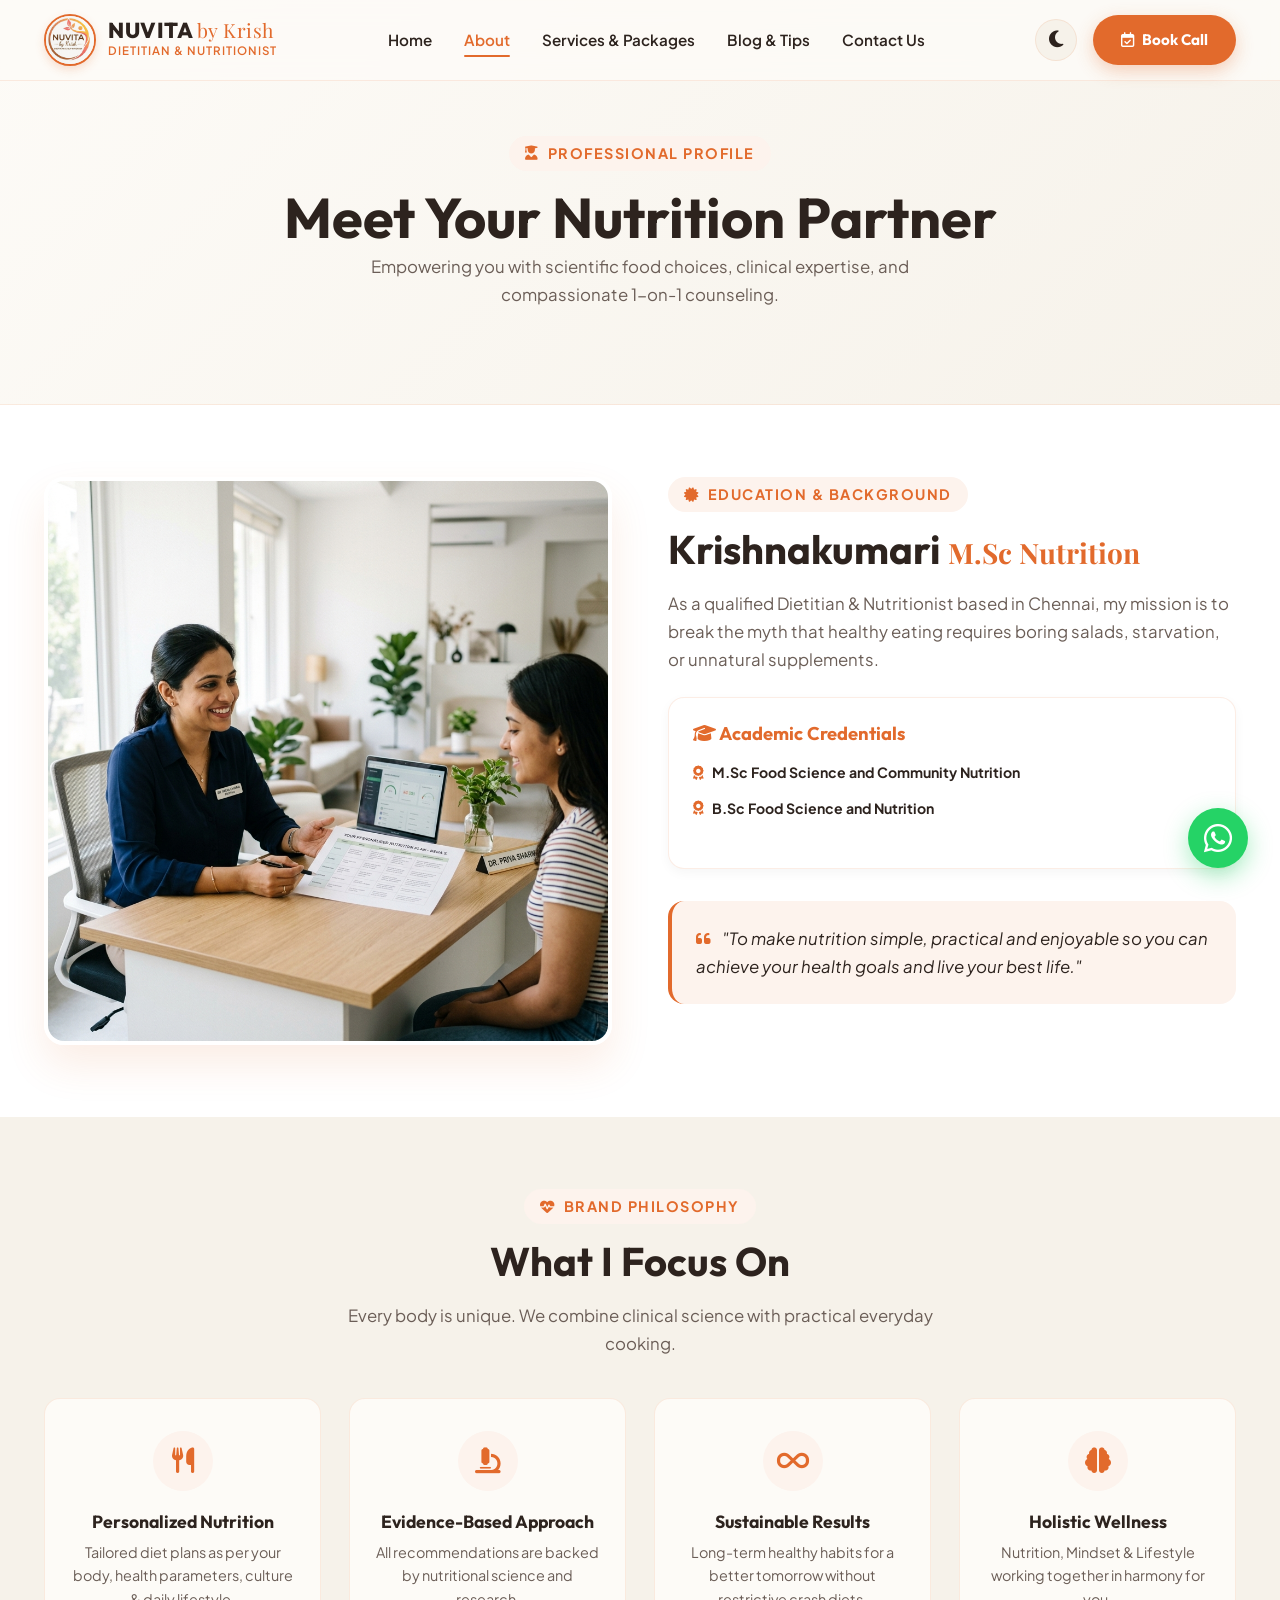
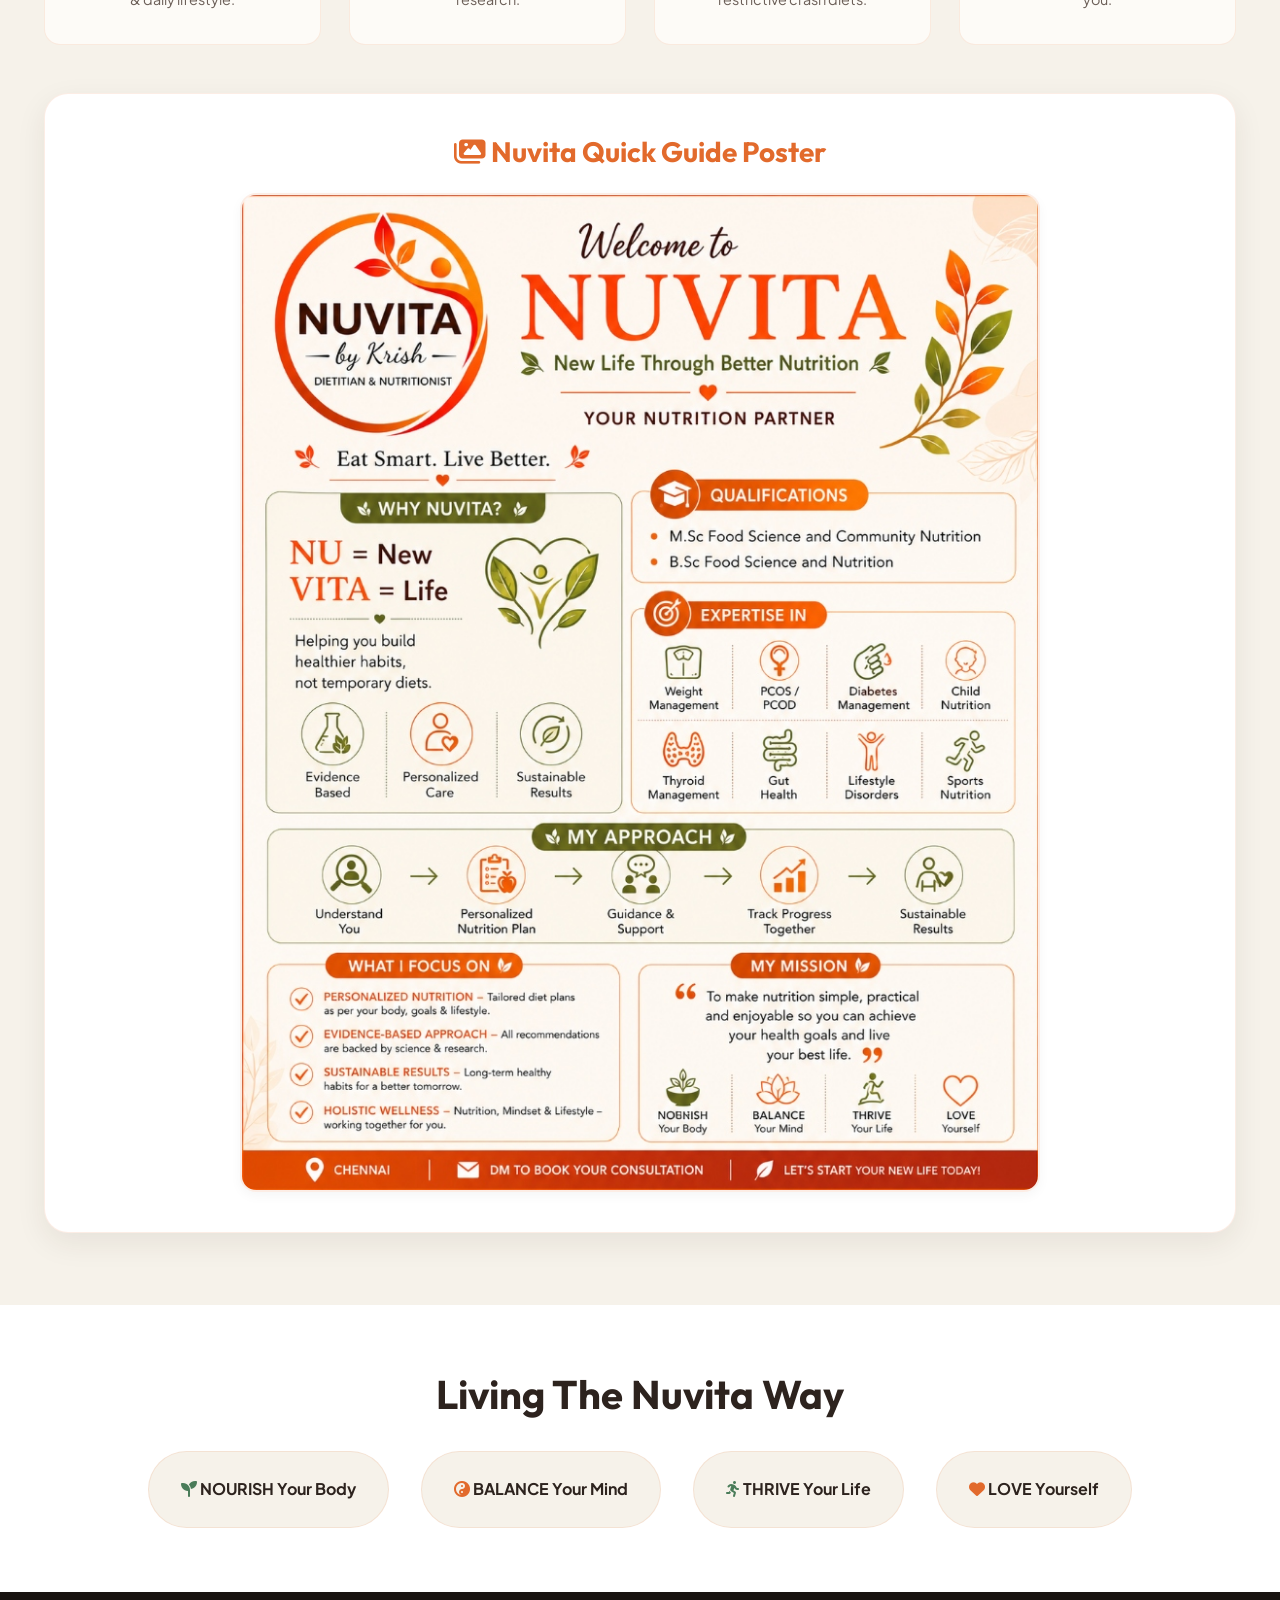
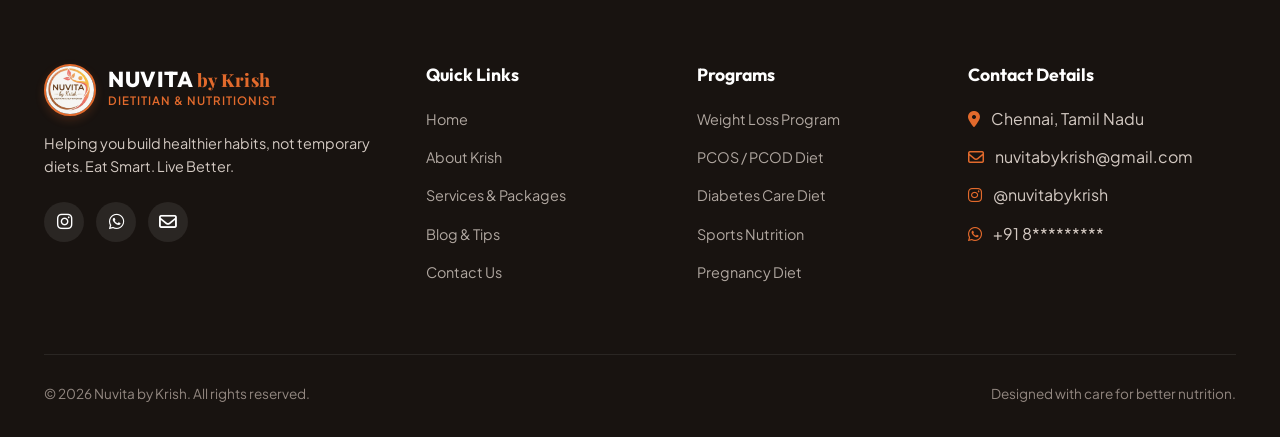
==== about.html @ 7a218ff8 "Initial Website" ====
<!DOCTYPE html>
<html lang="en">

<head>
  <meta charset="UTF-8">
  <meta name="viewport" content="width=device-width, initial-scale=1.0">
  <title>About Krish | Nuvita by Krish Dietitian & Nutritionist</title>
  <meta name="description"
    content="Learn about Dietitian Krish's qualifications (M.Sc & B.Sc in Food Science and Nutrition), philosophy, mission, and evidence-based nutrition approach in Chennai.">

  <!-- Google Fonts -->
  <link rel="preconnect" href="https://fonts.googleapis.com">
  <link rel="preconnect" href="https://fonts.gstatic.com" crossorigin>
  <link
    href="https://fonts.googleapis.com/css2?family=Outfit:wght@400;500;600;700;800&family=Playfair+Display:ital,wght@1,600&family=Plus+Jakarta+Sans:wght@400;500;600;700&display=swap"
    rel="stylesheet">

  <!-- Font Awesome Icons -->
  <link rel="stylesheet" href="https://cdnjs.cloudflare.com/ajax/libs/font-awesome/6.4.0/css/all.min.css">

  <!-- Main Stylesheet -->
  <link rel="stylesheet" href="css/style.css">
</head>

<body>

  <!-- Navigation Bar -->
  <nav class="navbar" id="navbar">
    <div class="container">
      <a href="index.html" class="nav-brand">
        <img src="images/logo-circle.jpg" alt="Nuvita by Krish Logo" class="nav-logo-img">
        <div class="brand-text">
          <span class="brand-name">NUVITA <small
              style="font-family: var(--font-cursive); font-size: 0.9em; font-weight: normal; color: var(--primary);">by
              Krish</small></span>
          <span class="brand-subtitle">Dietitian & Nutritionist</span>
        </div>
      </a>

      <ul class="nav-links" id="navLinks">
        <li><a href="index.html" class="nav-link">Home</a></li>
        <li><a href="about.html" class="nav-link active">About</a></li>
        <li><a href="services.html" class="nav-link">Services & Packages</a></li>
        <li><a href="blog.html" class="nav-link">Blog & Tips</a></li>
        <li><a href="contact.html" class="nav-link">Contact Us</a></li>
      </ul>

      <div class="nav-actions">
        <button class="theme-toggle-btn" id="themeToggle" aria-label="Toggle theme">
          <i class="fa-solid fa-moon"></i>
        </button>
        <a href="contact.html" class="btn btn-primary"><i class="fa-regular fa-calendar-check"></i> Book Call</a>
        <button class="mobile-menu-btn" aria-label="Open mobile menu">
          <i class="fa-solid fa-bars"></i>
        </button>
      </div>
    </div>
  </nav>

  <!-- Page Header -->
  <section
    style="background: linear-gradient(135deg, var(--bg-main) 0%, var(--bg-alt) 100%); padding-top: 8.5rem; padding-bottom: 3.5rem; border-bottom: 1px solid var(--border-color);">
    <div class="container text-center">
      <span class="section-subtitle"><i class="fa-solid fa-user-graduate"></i> Professional Profile</span>
      <h1>Meet Your Nutrition Partner</h1>
      <p class="section-desc">Empowering you with scientific food choices, clinical expertise, and compassionate 1-on-1
        counseling.</p>
    </div>
  </section>

  <!-- Bio & Qualifications Section -->
  <section class="pillars-section" style="padding: 4.5rem 0;">
    <div class="container">
      <div class="hero-grid" style="align-items: flex-start;">
        <div class="hero-image-wrapper">
          <img src="images/dietitian-consultation.png" alt="Dietitian Krish Consultation"
            style="border-radius: 20px; box-shadow: var(--shadow-lg); border: 4px solid var(--bg-surface);">
        </div>

        <div class="hero-content">
          <span class="section-subtitle"><i class="fa-solid fa-certificate"></i> Education & Background</span>
          <h2 style="margin-bottom: 1rem;">Krishnakumari <small
              style="font-family: var(--font-cursive); color: var(--primary); font-size: 0.7em;">M.Sc Nutrition</small>
          </h2>
          <p style="color: var(--text-muted); font-size: 1.05rem; margin-bottom: 1.5rem;">
            As a qualified Dietitian & Nutritionist based in Chennai, my mission is to break the myth that healthy
            eating requires boring salads, starvation, or unnatural supplements.
          </p>

          <!-- Academic Qualifications -->
          <div
            style="background: var(--bg-surface); padding: 1.5rem; border-radius: var(--radius-md); border: 1px solid var(--border-color); width: 100%; margin-bottom: 2rem; box-shadow: var(--shadow-sm);">
            <h3 style="font-size: 1.15rem; color: var(--primary); margin-bottom: 1rem;"><i
                class="fa-solid fa-graduation-cap"></i> Academic Credentials</h3>
            <ul class="service-features" style="font-size: 0.95rem;">
              <li style="margin-bottom: 0.75rem;"><i class="fa-solid fa-award" style="color: var(--primary);"></i>
                <strong>M.Sc Food Science and Community Nutrition</strong>
              </li>
              <li><i class="fa-solid fa-award" style="color: var(--primary);"></i> <strong>B.Sc Food Science and
                  Nutrition</strong></li>
            </ul>
          </div>

          <!-- My Mission Box -->
          <div
            style="background: var(--primary-light); padding: 1.5rem; border-radius: var(--radius-md); border-left: 4px solid var(--primary); width: 100%;">
            <p style="font-size: 1.05rem; color: var(--text-main); font-style: italic;">
              <i class="fa-solid fa-quote-left" style="color: var(--primary); margin-right: 0.5rem;"></i>
              "To make nutrition simple, practical and enjoyable so you can achieve your health goals and live your best
              life."
            </p>
          </div>
        </div>
      </div>
    </div>
  </section>

  <!-- Infographic Overview Section -->
  <section class="services-section" style="padding: 4.5rem 0;">
    <div class="container">
      <div class="text-center">
        <span class="section-subtitle"><i class="fa-solid fa-heart-pulse"></i> Brand Philosophy</span>
        <h2 class="section-title">What I Focus On</h2>
        <p class="section-desc">Every body is unique. We combine clinical science with practical everyday cooking.</p>
      </div>

      <div class="pillars-grid"
        style="grid-template-columns: repeat(auto-fit, minmax(260px, 1fr)); margin-bottom: 3rem;">
        <div class="pillar-card">
          <div class="pillar-icon"><i class="fa-solid fa-utensils"></i></div>
          <h4>Personalized Nutrition</h4>
          <p>Tailored diet plans as per your body, health parameters, culture & daily lifestyle.</p>
        </div>

        <div class="pillar-card">
          <div class="pillar-icon"><i class="fa-solid fa-microscope"></i></div>
          <h4>Evidence-Based Approach</h4>
          <p>All recommendations are backed by nutritional science and research.</p>
        </div>

        <div class="pillar-card">
          <div class="pillar-icon"><i class="fa-solid fa-infinity"></i></div>
          <h4>Sustainable Results</h4>
          <p>Long-term healthy habits for a better tomorrow without restrictive crash diets.</p>
        </div>

        <div class="pillar-card">
          <div class="pillar-icon"><i class="fa-solid fa-brain"></i></div>
          <h4>Holistic Wellness</h4>
          <p>Nutrition, Mindset & Lifestyle working together in harmony for you.</p>
        </div>
      </div>

      <!-- Official Infographic Poster Card -->
      <div
        style="background: var(--bg-surface); border-radius: var(--radius-lg); padding: 2.5rem; border: 1px solid var(--border-color); box-shadow: var(--shadow-md); text-align: center;">
        <h3 style="margin-bottom: 1.5rem; color: var(--primary);"><i class="fa-solid fa-images"></i> Nuvita Quick Guide
          Poster</h3>
        <img src="images/nuvita-infographic.jpg" alt="Nuvita by Krish Official Infographic"
          style="max-width: 800px; margin: 0 auto; border-radius: 16px; border: 2px solid var(--border-color); box-shadow: var(--shadow-sm);">
      </div>
    </div>
  </section>

  <!-- 4 Core Mantras -->
  <section class="pillars-section" style="padding: 4rem 0;">
    <div class="container text-center">
      <h2 style="margin-bottom: 2rem;">Living The Nuvita Way</h2>
      <div style="display: flex; justify-content: center; gap: 2rem; flex-wrap: wrap;">
        <div
          style="background: var(--bg-alt); padding: 1.5rem 2rem; border-radius: var(--radius-full); border: 1px solid var(--border-color); font-weight: 700;">
          <i class="fa-solid fa-seedling" style="color: var(--secondary);"></i> NOURISH Your Body
        </div>
        <div
          style="background: var(--bg-alt); padding: 1.5rem 2rem; border-radius: var(--radius-full); border: 1px solid var(--border-color); font-weight: 700;">
          <i class="fa-solid fa-yin-yang" style="color: var(--primary);"></i> BALANCE Your Mind
        </div>
        <div
          style="background: var(--bg-alt); padding: 1.5rem 2rem; border-radius: var(--radius-full); border: 1px solid var(--border-color); font-weight: 700;">
          <i class="fa-solid fa-person-running" style="color: var(--secondary);"></i> THRIVE Your Life
        </div>
        <div
          style="background: var(--bg-alt); padding: 1.5rem 2rem; border-radius: var(--radius-full); border: 1px solid var(--border-color); font-weight: 700;">
          <i class="fa-solid fa-heart" style="color: var(--primary);"></i> LOVE Yourself
        </div>
      </div>
    </div>
  </section>

  <!-- Floating WhatsApp Action Button -->
  <a href="https://wa.me/918000000000?text=Hi%20Nuvita%20by%20Krish!%20I%20read%20about%20your%20qualifications%20and%20want%20to%20consult."
    target="_blank" class="whatsapp-float" aria-label="Chat on WhatsApp">
    <i class="fa-brands fa-whatsapp"></i>
    <span class="tooltip-text">Chat with Dietitian Krish</span>
  </a>

  <!-- Footer -->
  <footer class="footer">
    <div class="container">
      <div class="footer-grid">
        <div class="footer-brand">
          <a href="index.html" class="nav-brand">
            <img src="images/logo-circle.jpg" alt="Nuvita Logo" class="nav-logo-img">
            <div class="brand-text">
              <span class="brand-name">NUVITA <small style="font-family: var(--font-cursive); color: var(--primary);">by
                  Krish</small></span>
              <span class="brand-subtitle" style="color: var(--primary);">Dietitian & Nutritionist</span>
            </div>
          </a>
          <p>Helping you build healthier habits, not temporary diets. Eat Smart. Live Better.</p>
          <div class="social-links">
            <a href="https://instagram.com/nuvitabykrish" target="_blank" class="social-link"><i
                class="fa-brands fa-instagram"></i></a>
            <a href="https://wa.me/918000000000" target="_blank" class="social-link"><i
                class="fa-brands fa-whatsapp"></i></a>
            <a href="mailto:nuvitabykrish@gmail.com" class="social-link"><i class="fa-regular fa-envelope"></i></a>
          </div>
        </div>

        <div class="footer-col">
          <h4>Quick Links</h4>
          <ul class="footer-links">
            <li><a href="index.html">Home</a></li>
            <li><a href="about.html">About Krish</a></li>
            <li><a href="services.html">Services & Packages</a></li>
            <li><a href="blog.html">Blog & Tips</a></li>
            <li><a href="contact.html">Contact Us</a></li>
          </ul>
        </div>

        <div class="footer-col">
          <h4>Programs</h4>
          <ul class="footer-links">
            <li><a href="services.html">Weight Loss Program</a></li>
            <li><a href="services.html">PCOS / PCOD Diet</a></li>
            <li><a href="services.html">Diabetes Care Diet</a></li>
            <li><a href="services.html">Sports Nutrition</a></li>
            <li><a href="services.html">Pregnancy Diet</a></li>
          </ul>
        </div>

        <div class="footer-col">
          <h4>Contact Details</h4>
          <ul class="footer-links">
            <li><i class="fa-solid fa-location-dot" style="color: var(--primary); margin-right: 0.5rem;"></i> Chennai,
              Tamil Nadu</li>
            <li><i class="fa-regular fa-envelope" style="color: var(--primary); margin-right: 0.5rem;"></i>
              nuvitabykrish@gmail.com</li>
            <li><i class="fa-brands fa-instagram" style="color: var(--primary); margin-right: 0.5rem;"></i>
              @nuvitabykrish</li>
            <li><i class="fa-brands fa-whatsapp" style="color: var(--primary); margin-right: 0.5rem;"></i> +91
              8*********</li>
          </ul>
        </div>
      </div>

      <div class="footer-bottom">
        <p>&copy; 2026 Nuvita by Krish. All rights reserved.</p>
        <p>Designed with care for better nutrition.</p>
      </div>
    </div>
  </footer>

  <script src="js/script.js"></script>
</body>

</html>
---- css/style.css ----
/* ==========================================================================
   NUVITA BY KRISH - DIETITIAN & NUTRITIONIST
   Main Stylesheet (CSS3 with CSS Variables & Responsive Media Queries)
   ========================================================================== */

/* --------------------------------------------------------------------------
   1. Design System & CSS Variables
   -------------------------------------------------------------------------- */
:root {
  /* Color Palette - Light Mode */
  --primary: #E26A2C;
  --primary-hover: #C85418;
  --primary-light: #FDF3ED;
  --secondary: #4A7C59;
  --secondary-hover: #3A6445;
  --secondary-light: #EEF5F0;
  --accent-gold: #E5A93C;
  --text-main: #2D231E;
  --text-muted: #6B5E57;
  --bg-main: #FDFBF7;
  --bg-surface: #FFFFFF;
  --bg-alt: #F6F2EA;
  --border-color: rgba(226, 106, 44, 0.12);
  --shadow-sm: 0 4px 12px rgba(0, 0, 0, 0.04);
  --shadow-md: 0 10px 30px rgba(45, 35, 30, 0.08);
  --shadow-lg: 0 20px 40px rgba(226, 106, 44, 0.12);
  --radius-sm: 8px;
  --radius-md: 16px;
  --radius-lg: 24px;
  --radius-full: 9999px;
  --transition: all 0.3s cubic-bezier(0.25, 0.8, 0.25, 1);
  --font-heading: 'Outfit', -apple-system, BlinkMacSystemFont, 'Segoe UI', Roboto, sans-serif;
  --font-body: 'Plus Jakarta Sans', -apple-system, BlinkMacSystemFont, 'Segoe UI', Roboto, sans-serif;
  --font-cursive: 'Playfair Display', Georgia, serif;
  --whatsapp-color: #25D366;
}

/* Dark Mode Variables */
[data-theme="dark"] {
  --primary: #EF7D43;
  --primary-hover: #FF8F57;
  --primary-light: rgba(239, 125, 67, 0.15);
  --secondary: #5EA371;
  --secondary-hover: #72B885;
  --secondary-light: rgba(94, 163, 113, 0.15);
  --text-main: #F3F1EC;
  --text-muted: #B0A7A0;
  --bg-main: #121714;
  --bg-surface: #1B221E;
  --bg-alt: #161D19;
  --border-color: rgba(255, 255, 255, 0.08);
  --shadow-sm: 0 4px 12px rgba(0, 0, 0, 0.3);
  --shadow-md: 0 10px 30px rgba(0, 0, 0, 0.5);
  --shadow-lg: 0 20px 40px rgba(0, 0, 0, 0.6);
}

/* --------------------------------------------------------------------------
   2. Reset & General Elements
   -------------------------------------------------------------------------- */
*, *::before, *::after {
  box-sizing: border-box;
  margin: 0;
  padding: 0;
}

html {
  scroll-behavior: smooth;
  font-size: 16px;
}

body {
  font-family: var(--font-body);
  background-color: var(--bg-main);
  color: var(--text-main);
  line-height: 1.65;
  overflow-x: hidden;
  transition: background-color 0.4s ease, color 0.4s ease;
}

a {
  color: inherit;
  text-decoration: none;
  transition: var(--transition);
}

img {
  max-width: 100%;
  height: auto;
  display: block;
}

ul {
  list-style: none;
}

/* Typography Helpers */
h1, h2, h3, h4, h5, h6 {
  font-family: var(--font-heading);
  font-weight: 700;
  line-height: 1.25;
  color: var(--text-main);
}

h1 { font-size: clamp(2.2rem, 5vw, 3.5rem); }
h2 { font-size: clamp(1.8rem, 4vw, 2.5rem); }
h3 { font-size: clamp(1.3rem, 2.5vw, 1.75rem); }
h4 { font-size: 1.2rem; }

.section-subtitle {
  display: inline-flex;
  align-items: center;
  gap: 0.5rem;
  font-size: 0.9rem;
  font-weight: 700;
  text-transform: uppercase;
  letter-spacing: 1.5px;
  color: var(--primary);
  background: var(--primary-light);
  padding: 0.35rem 1rem;
  border-radius: var(--radius-full);
  margin-bottom: 0.75rem;
}

.section-title {
  margin-bottom: 1rem;
}

.section-desc {
  color: var(--text-muted);
  font-size: 1.05rem;
  max-width: 650px;
  margin: 0 auto 2.5rem auto;
}

.text-center { text-align: center; }

/* --------------------------------------------------------------------------
   3. Layout & Container
   -------------------------------------------------------------------------- */
.container {
  width: 100%;
  max-width: 1240px;
  margin: 0 auto;
  padding: 0 1.5rem;
}

section {
  padding: 5rem 0;
  position: relative;
}

/* --------------------------------------------------------------------------
   4. Header & Navigation Bar
   -------------------------------------------------------------------------- */
.navbar {
  position: fixed;
  top: 0;
  left: 0;
  width: 100%;
  z-index: 1000;
  background: rgba(253, 251, 247, 0.85);
  backdrop-filter: blur(12px);
  -webkit-backdrop-filter: blur(12px);
  border-bottom: 1px solid var(--border-color);
  transition: var(--transition);
}

[data-theme="dark"] .navbar {
  background: rgba(18, 23, 20, 0.88);
}

.navbar .container {
  display: flex;
  align-items: center;
  justify-content: space-between;
  height: 80px;
}

.nav-brand {
  display: flex;
  align-items: center;
  gap: 0.75rem;
}

.nav-logo-img {
  width: 52px;
  height: 52px;
  border-radius: 50%;
  object-fit: cover;
  border: 2px solid var(--primary);
  box-shadow: 0 4px 10px rgba(226, 106, 44, 0.2);
}

.brand-text {
  display: flex;
  flex-direction: column;
}

.brand-name {
  font-family: var(--font-heading);
  font-size: 1.35rem;
  font-weight: 800;
  letter-spacing: 0.5px;
  color: var(--text-main);
  line-height: 1;
}

.brand-subtitle {
  font-size: 0.72rem;
  font-weight: 600;
  color: var(--primary);
  letter-spacing: 1px;
  text-transform: uppercase;
}

.nav-links {
  display: flex;
  align-items: center;
  gap: 2rem;
}

.nav-link {
  font-weight: 600;
  font-size: 0.95rem;
  color: var(--text-main);
  position: relative;
  padding: 0.5rem 0;
}

.nav-link::after {
  content: '';
  position: absolute;
  bottom: 0;
  left: 0;
  width: 0%;
  height: 2px;
  background-color: var(--primary);
  border-radius: 2px;
  transition: var(--transition);
}

.nav-link:hover::after,
.nav-link.active::after {
  width: 100%;
}

.nav-link.active {
  color: var(--primary);
}

.nav-actions {
  display: flex;
  align-items: center;
  gap: 1rem;
}

/* Theme Toggle Button */
.theme-toggle-btn {
  background: var(--bg-alt);
  border: 1px solid var(--border-color);
  color: var(--text-main);
  width: 42px;
  height: 42px;
  border-radius: 50%;
  display: flex;
  align-items: center;
  justify-content: center;
  cursor: pointer;
  font-size: 1.2rem;
  transition: var(--transition);
}

.theme-toggle-btn:hover {
  background: var(--primary-light);
  color: var(--primary);
  transform: rotate(15deg);
}

.mobile-menu-btn {
  display: none;
  background: none;
  border: none;
  font-size: 1.6rem;
  color: var(--text-main);
  cursor: pointer;
}

/* Button Components */
.btn {
  display: inline-flex;
  align-items: center;
  justify-content: center;
  gap: 0.5rem;
  font-family: var(--font-heading);
  font-weight: 700;
  font-size: 0.95rem;
  padding: 0.8rem 1.75rem;
  border-radius: var(--radius-full);
  cursor: pointer;
  transition: var(--transition);
  border: none;
  text-align: center;
}

.btn-primary {
  background-color: var(--primary);
  color: #ffffff;
  box-shadow: 0 6px 18px rgba(226, 106, 44, 0.3);
}

.btn-primary:hover {
  background-color: var(--primary-hover);
  transform: translateY(-2px);
  box-shadow: 0 10px 25px rgba(226, 106, 44, 0.4);
}

.btn-secondary {
  background-color: var(--secondary);
  color: #ffffff;
  box-shadow: 0 6px 18px rgba(74, 124, 89, 0.25);
}

.btn-secondary:hover {
  background-color: var(--secondary-hover);
  transform: translateY(-2px);
}

.btn-outline {
  background: transparent;
  color: var(--text-main);
  border: 2px solid var(--border-color);
}

.btn-outline:hover {
  border-color: var(--primary);
  color: var(--primary);
  background: var(--primary-light);
}

.btn-whatsapp {
  background-color: var(--whatsapp-color);
  color: #ffffff;
  box-shadow: 0 6px 18px rgba(37, 211, 102, 0.3);
}

.btn-whatsapp:hover {
  background-color: #20BA5A;
  transform: translateY(-2px);
}

/* --------------------------------------------------------------------------
   5. Hero Section
   -------------------------------------------------------------------------- */
.hero {
  padding-top: 9rem;
  padding-bottom: 5rem;
  background: linear-gradient(135deg, var(--bg-main) 0%, var(--bg-alt) 100%);
  overflow: hidden;
}

.hero-grid {
  display: grid;
  grid-template-columns: 1fr 1fr;
  gap: 3.5rem;
  align-items: center;
}

.hero-content {
  display: flex;
  flex-direction: column;
  align-items: flex-start;
}

.hero-badge {
  display: inline-flex;
  align-items: center;
  gap: 0.5rem;
  padding: 0.4rem 1.1rem;
  background: var(--primary-light);
  color: var(--primary);
  border: 1px solid rgba(226, 106, 44, 0.2);
  border-radius: var(--radius-full);
  font-weight: 700;
  font-size: 0.85rem;
  margin-bottom: 1.25rem;
}

.hero-title {
  margin-bottom: 1.25rem;
}

.hero-title span {
  color: var(--primary);
  position: relative;
}

.hero-title .tagline-accent {
  display: block;
  font-family: var(--font-cursive);
  font-size: 0.65em;
  color: var(--secondary);
  font-weight: 600;
  margin-top: 0.25rem;
}

.hero-subtitle {
  font-size: 1.15rem;
  color: var(--text-muted);
  margin-bottom: 2rem;
  max-width: 540px;
}

.hero-cta-group {
  display: flex;
  flex-wrap: wrap;
  gap: 1rem;
  margin-bottom: 2.5rem;
}

.hero-stats {
  display: flex;
  gap: 2.5rem;
  padding-top: 1.5rem;
  border-top: 1px solid var(--border-color);
  width: 100%;
}

.stat-item h3 {
  font-size: 2rem;
  color: var(--primary);
  margin-bottom: 0.1rem;
}

.stat-item p {
  font-size: 0.85rem;
  color: var(--text-muted);
  font-weight: 600;
}

/* Hero Image Art Container */
.hero-image-wrapper {
  position: relative;
  display: flex;
  justify-content: center;
}

.hero-main-img {
  width: 100%;
  max-width: 500px;
  border-radius: 30px;
  box-shadow: var(--shadow-lg);
  object-fit: cover;
  border: 6px solid var(--bg-surface);
}

.floating-card {
  position: absolute;
  background: var(--bg-surface);
  padding: 1rem 1.25rem;
  border-radius: var(--radius-md);
  box-shadow: var(--shadow-md);
  border: 1px solid var(--border-color);
  display: flex;
  align-items: center;
  gap: 0.85rem;
  animation: floatAnim 4s ease-in-out infinite alternate;
}

.floating-card-1 {
  top: 10%;
  left: -5%;
}

.floating-card-2 {
  bottom: 12%;
  right: -5%;
  animation-delay: 2s;
}

.icon-badge {
  width: 44px;
  height: 44px;
  border-radius: 50%;
  background: var(--primary-light);
  color: var(--primary);
  display: flex;
  align-items: center;
  justify-content: center;
  font-size: 1.2rem;
}

.floating-card-text strong {
  display: block;
  font-size: 0.95rem;
  color: var(--text-main);
}

.floating-card-text span {
  font-size: 0.78rem;
  color: var(--text-muted);
}

@keyframes floatAnim {
  0% { transform: translateY(0px); }
  100% { transform: translateY(-12px); }
}

/* --------------------------------------------------------------------------
   6. Key Pillars / Quick Intro Banner
   -------------------------------------------------------------------------- */
.pillars-section {
  background-color: var(--bg-surface);
}

.pillars-grid {
  display: grid;
  grid-template-columns: repeat(auto-fit, minmax(220px, 1fr));
  gap: 1.75rem;
}

.pillar-card {
  background: var(--bg-main);
  padding: 2rem 1.5rem;
  border-radius: var(--radius-md);
  border: 1px solid var(--border-color);
  text-align: center;
  transition: var(--transition);
}

.pillar-card:hover {
  transform: translateY(-6px);
  box-shadow: var(--shadow-md);
  border-color: var(--primary);
}

.pillar-icon {
  width: 60px;
  height: 60px;
  border-radius: 50%;
  background: var(--primary-light);
  color: var(--primary);
  display: flex;
  align-items: center;
  justify-content: center;
  font-size: 1.6rem;
  margin: 0 auto 1.25rem auto;
}

.pillar-card h4 {
  margin-bottom: 0.5rem;
  font-size: 1.1rem;
}

.pillar-card p {
  font-size: 0.9rem;
  color: var(--text-muted);
}

/* --------------------------------------------------------------------------
   7. Specialties / Services Grid
   -------------------------------------------------------------------------- */
.services-section {
  background: var(--bg-alt);
}

.services-grid {
  display: grid;
  grid-template-columns: repeat(auto-fit, minmax(320px, 1fr));
  gap: 2rem;
}

.service-card {
  background: var(--bg-surface);
  border-radius: var(--radius-md);
  overflow: hidden;
  border: 1px solid var(--border-color);
  box-shadow: var(--shadow-sm);
  transition: var(--transition);
  display: flex;
  flex-direction: column;
}

.service-card:hover {
  transform: translateY(-8px);
  box-shadow: var(--shadow-md);
  border-color: var(--primary);
}

.service-img-wrap {
  position: relative;
  height: 200px;
  overflow: hidden;
}

.service-img-wrap img {
  width: 100%;
  height: 100%;
  object-fit: cover;
  transition: var(--transition);
}

.service-card:hover .service-img-wrap img {
  transform: scale(1.06);
}

.service-tag {
  position: absolute;
  top: 1rem;
  right: 1rem;
  background: rgba(45, 35, 30, 0.85);
  color: #ffffff;
  font-size: 0.75rem;
  font-weight: 700;
  padding: 0.25rem 0.75rem;
  border-radius: var(--radius-full);
  backdrop-filter: blur(4px);
}

.service-content {
  padding: 1.75rem;
  flex: 1;
  display: flex;
  flex-direction: column;
}

.service-content h3 {
  margin-bottom: 0.75rem;
  font-size: 1.3rem;
}

.service-content p {
  color: var(--text-muted);
  font-size: 0.92rem;
  margin-bottom: 1.25rem;
  flex: 1;
}

.service-features {
  margin-bottom: 1.5rem;
}

.service-features li {
  font-size: 0.88rem;
  color: var(--text-main);
  display: flex;
  align-items: center;
  gap: 0.5rem;
  margin-bottom: 0.4rem;
}

.service-features i {
  color: var(--secondary);
}

/* --------------------------------------------------------------------------
   8. 5-Step Approach Pipeline
   -------------------------------------------------------------------------- */
.approach-section {
  background: var(--bg-main);
}

.approach-timeline {
  display: grid;
  grid-template-columns: repeat(5, 1fr);
  gap: 1.25rem;
  position: relative;
  margin-top: 3rem;
}

.approach-step {
  background: var(--bg-surface);
  padding: 1.75rem 1.25rem;
  border-radius: var(--radius-md);
  border: 1px solid var(--border-color);
  text-align: center;
  position: relative;
  box-shadow: var(--shadow-sm);
  transition: var(--transition);
}

.approach-step:hover {
  transform: translateY(-5px);
  border-color: var(--primary);
}

.step-num {
  width: 36px;
  height: 36px;
  border-radius: 50%;
  background: var(--primary);
  color: #fff;
  font-weight: 800;
  font-size: 1rem;
  display: flex;
  align-items: center;
  justify-content: center;
  margin: 0 auto 1rem auto;
}

.step-icon {
  font-size: 2rem;
  color: var(--secondary);
  margin-bottom: 0.75rem;
}

.approach-step h4 {
  font-size: 1rem;
  margin-bottom: 0.5rem;
}

.approach-step p {
  font-size: 0.82rem;
  color: var(--text-muted);
}

/* --------------------------------------------------------------------------
   9. Consultation Packages Section
   -------------------------------------------------------------------------- */
.packages-section {
  background: var(--bg-alt);
}

.packages-grid {
  display: grid;
  grid-template-columns: repeat(auto-fit, minmax(300px, 1fr));
  gap: 2rem;
  align-items: center;
}

.package-card {
  background: var(--bg-surface);
  border-radius: var(--radius-lg);
  padding: 2.5rem 2rem;
  border: 1px solid var(--border-color);
  box-shadow: var(--shadow-sm);
  position: relative;
  transition: var(--transition);
}

.package-card.popular {
  border: 2px solid var(--primary);
  box-shadow: var(--shadow-lg);
  transform: scale(1.03);
}

.popular-badge {
  position: absolute;
  top: -15px;
  left: 50%;
  transform: translateX(-50%);
  background: var(--primary);
  color: #ffffff;
  font-size: 0.8rem;
  font-weight: 800;
  text-transform: uppercase;
  padding: 0.35rem 1.25rem;
  border-radius: var(--radius-full);
  letter-spacing: 1px;
}

.package-header {
  text-align: center;
  padding-bottom: 1.5rem;
  border-bottom: 1px solid var(--border-color);
  margin-bottom: 1.5rem;
}

.package-header h3 {
  font-size: 1.5rem;
  margin-bottom: 0.5rem;
}

.package-duration {
  color: var(--primary);
  font-weight: 700;
  font-size: 1.1rem;
}

.package-list {
  margin-bottom: 2rem;
}

.package-list li {
  font-size: 0.92rem;
  margin-bottom: 0.75rem;
  display: flex;
  align-items: center;
  gap: 0.6rem;
  color: var(--text-main);
}

.package-list i {
  color: var(--secondary);
}

/* --------------------------------------------------------------------------
   10. Before & After Transformation Gallery
   -------------------------------------------------------------------------- */
.gallery-section {
  background: var(--bg-main);
}

.gallery-filters {
  display: flex;
  justify-content: center;
  flex-wrap: wrap;
  gap: 0.75rem;
  margin-bottom: 2.5rem;
}

.filter-btn {
  background: var(--bg-alt);
  border: 1px solid var(--border-color);
  color: var(--text-main);
  padding: 0.5rem 1.25rem;
  border-radius: var(--radius-full);
  font-weight: 600;
  font-size: 0.9rem;
  cursor: pointer;
  transition: var(--transition);
}

.filter-btn.active,
.filter-btn:hover {
  background: var(--primary);
  color: #ffffff;
  border-color: var(--primary);
}

.gallery-grid {
  display: grid;
  grid-template-columns: repeat(auto-fill, minmax(280px, 1fr));
  gap: 1.75rem;
}

.transformation-card {
  background: var(--bg-surface);
  border-radius: var(--radius-md);
  overflow: hidden;
  border: 1px solid var(--border-color);
  box-shadow: var(--shadow-sm);
  transition: var(--transition);
}

.transformation-card:hover {
  transform: translateY(-5px);
  box-shadow: var(--shadow-md);
}

.transformation-img-box {
  background: var(--bg-alt);
  padding: 1.5rem;
  text-align: center;
  border-bottom: 1px solid var(--border-color);
  display: flex;
  flex-direction: column;
  align-items: center;
  justify-content: center;
  min-height: 200px;
}

.stat-badge-group {
  display: flex;
  gap: 1rem;
  margin-top: 1rem;
}

.metric-pill {
  background: var(--primary-light);
  color: var(--primary);
  padding: 0.3rem 0.8rem;
  border-radius: var(--radius-full);
  font-weight: 700;
  font-size: 0.82rem;
}

.transformation-info {
  padding: 1.25rem;
}

.transformation-info h4 {
  font-size: 1.1rem;
  margin-bottom: 0.25rem;
}

.transformation-info p {
  font-size: 0.85rem;
  color: var(--text-muted);
}

/* --------------------------------------------------------------------------
   11. Testimonials Section
   -------------------------------------------------------------------------- */
.testimonials-section {
  background: var(--bg-alt);
}

.testimonials-grid {
  display: grid;
  grid-template-columns: repeat(auto-fit, minmax(320px, 1fr));
  gap: 2rem;
}

.testimonial-card {
  background: var(--bg-surface);
  padding: 2rem;
  border-radius: var(--radius-md);
  border: 1px solid var(--border-color);
  box-shadow: var(--shadow-sm);
  position: relative;
  display: flex;
  flex-direction: column;
  justify-content: space-between;
}

.quote-icon {
  font-size: 2.5rem;
  color: var(--primary-light);
  margin-bottom: 1rem;
}

.testimonial-text {
  font-size: 0.95rem;
  color: var(--text-main);
  margin-bottom: 1.5rem;
  font-style: italic;
}

.client-meta {
  display: flex;
  align-items: center;
  gap: 1rem;
}

.client-avatar {
  width: 48px;
  height: 48px;
  border-radius: 50%;
  background: var(--primary-light);
  color: var(--primary);
  font-weight: 700;
  display: flex;
  align-items: center;
  justify-content: center;
  font-size: 1.1rem;
}

.client-info h5 {
  font-size: 0.98rem;
}

.client-info span {
  font-size: 0.8rem;
  color: var(--text-muted);
}

.rating-stars {
  color: var(--accent-gold);
  font-size: 0.85rem;
  margin-top: 0.2rem;
}

/* --------------------------------------------------------------------------
   12. Blog & Articles Preview
   -------------------------------------------------------------------------- */
.blog-section {
  background: var(--bg-main);
}

.blog-grid {
  display: grid;
  grid-template-columns: repeat(auto-fit, minmax(320px, 1fr));
  gap: 2rem;
}

.blog-card {
  background: var(--bg-surface);
  border-radius: var(--radius-md);
  overflow: hidden;
  border: 1px solid var(--border-color);
  box-shadow: var(--shadow-sm);
  transition: var(--transition);
}

.blog-card:hover {
  transform: translateY(-6px);
  box-shadow: var(--shadow-md);
}

.blog-img {
  height: 200px;
  width: 100%;
  object-fit: cover;
}

.blog-content {
  padding: 1.5rem;
}

.blog-date {
  font-size: 0.8rem;
  color: var(--primary);
  font-weight: 700;
  margin-bottom: 0.5rem;
  display: block;
}

.blog-content h3 {
  font-size: 1.2rem;
  margin-bottom: 0.75rem;
}

.blog-content p {
  font-size: 0.9rem;
  color: var(--text-muted);
  margin-bottom: 1.25rem;
}

.read-more {
  font-weight: 700;
  font-size: 0.9rem;
  color: var(--primary);
  display: inline-flex;
  align-items: center;
  gap: 0.35rem;
}

.read-more:hover {
  gap: 0.6rem;
}

/* --------------------------------------------------------------------------
   13. Contact & Maps Section
   -------------------------------------------------------------------------- */
.contact-section {
  background: var(--bg-alt);
}

.contact-grid {
  display: grid;
  grid-template-columns: 1fr 1.2fr;
  gap: 3rem;
  align-items: start;
}

.contact-info-box {
  background: var(--bg-surface);
  padding: 2.5rem;
  border-radius: var(--radius-lg);
  border: 1px solid var(--border-color);
  box-shadow: var(--shadow-sm);
}

.info-item {
  display: flex;
  align-items: flex-start;
  gap: 1.25rem;
  margin-bottom: 2rem;
}

.info-icon {
  width: 48px;
  height: 48px;
  border-radius: 50%;
  background: var(--primary-light);
  color: var(--primary);
  display: flex;
  align-items: center;
  justify-content: center;
  font-size: 1.3rem;
  flex-shrink: 0;
}

.info-text h4 {
  font-size: 1.05rem;
  margin-bottom: 0.25rem;
}

.info-text p, .info-text a {
  color: var(--text-muted);
  font-size: 0.95rem;
}

.info-text a:hover {
  color: var(--primary);
}

.contact-form-box {
  background: var(--bg-surface);
  padding: 2.5rem;
  border-radius: var(--radius-lg);
  border: 1px solid var(--border-color);
  box-shadow: var(--shadow-md);
}

.form-group {
  margin-bottom: 1.25rem;
}

.form-group label {
  display: block;
  font-size: 0.9rem;
  font-weight: 700;
  margin-bottom: 0.4rem;
  color: var(--text-main);
}

.form-control {
  width: 100%;
  padding: 0.85rem 1.1rem;
  font-family: var(--font-body);
  font-size: 0.95rem;
  border: 1px solid var(--border-color);
  border-radius: var(--radius-sm);
  background: var(--bg-main);
  color: var(--text-main);
  outline: none;
  transition: var(--transition);
}

.form-control:focus {
  border-color: var(--primary);
  box-shadow: 0 0 0 3px rgba(226, 106, 44, 0.15);
}

textarea.form-control {
  resize: vertical;
  min-height: 120px;
}

.map-wrapper {
  margin-top: 3rem;
  border-radius: var(--radius-lg);
  overflow: hidden;
  box-shadow: var(--shadow-md);
  border: 1px solid var(--border-color);
}

.map-wrapper iframe {
  width: 100%;
  height: 380px;
  border: none;
  display: block;
}

/* --------------------------------------------------------------------------
   14. Floating WhatsApp Button
   -------------------------------------------------------------------------- */
.whatsapp-float {
  position: fixed;
  bottom: 2rem;
  right: 2rem;
  width: 60px;
  height: 60px;
  background-color: var(--whatsapp-color);
  color: #FFF;
  border-radius: 50px;
  text-align: center;
  font-size: 32px;
  box-shadow: 0 8px 24px rgba(37, 211, 102, 0.4);
  z-index: 999;
  display: flex;
  align-items: center;
  justify-content: center;
  transition: var(--transition);
  animation: pulseWhatsapp 2.5s infinite;
}

.whatsapp-float:hover {
  transform: scale(1.1);
  box-shadow: 0 12px 30px rgba(37, 211, 102, 0.6);
}

.whatsapp-float .tooltip-text {
  position: absolute;
  right: 70px;
  background: #333;
  color: #fff;
  font-size: 0.8rem;
  font-weight: 600;
  padding: 0.4rem 0.8rem;
  border-radius: 6px;
  white-space: nowrap;
  opacity: 0;
  pointer-events: none;
  transition: var(--transition);
}

.whatsapp-float:hover .tooltip-text {
  opacity: 1;
}

@keyframes pulseWhatsapp {
  0% { box-shadow: 0 0 0 0 rgba(37, 211, 102, 0.7); }
  70% { box-shadow: 0 0 0 16px rgba(37, 211, 102, 0); }
  100% { box-shadow: 0 0 0 0 rgba(37, 211, 102, 0); }
}

/* --------------------------------------------------------------------------
   15. Footer
   -------------------------------------------------------------------------- */
.footer {
  background: #181310;
  color: #D3C9C2;
  padding-top: 4.5rem;
  padding-bottom: 2rem;
}

.footer-grid {
  display: grid;
  grid-template-columns: 1.5fr 1fr 1fr 1.2fr;
  gap: 3rem;
  margin-bottom: 3.5rem;
}

.footer-brand .brand-name {
  color: #FFFFFF;
}

.footer-brand p {
  font-size: 0.9rem;
  margin-top: 1rem;
  margin-bottom: 1.5rem;
  line-height: 1.6;
}

.social-links {
  display: flex;
  gap: 0.75rem;
}

.social-link {
  width: 40px;
  height: 40px;
  border-radius: 50%;
  background: rgba(255, 255, 255, 0.08);
  color: #FFFFFF;
  display: flex;
  align-items: center;
  justify-content: center;
  font-size: 1.1rem;
  transition: var(--transition);
}

.social-link:hover {
  background: var(--primary);
  transform: translateY(-3px);
}

.footer-col h4 {
  color: #FFFFFF;
  font-size: 1.1rem;
  margin-bottom: 1.25rem;
}

.footer-links li {
  margin-bottom: 0.75rem;
}

.footer-links a {
  color: #B0A7A0;
  font-size: 0.9rem;
}

.footer-links a:hover {
  color: var(--primary);
  padding-left: 4px;
}

.footer-bottom {
  border-top: 1px solid rgba(255, 255, 255, 0.08);
  padding-top: 1.75rem;
  display: flex;
  justify-content: space-between;
  align-items: center;
  font-size: 0.85rem;
  color: #928780;
}

/* --------------------------------------------------------------------------
   16. Media Queries & Responsive Breakpoints
   -------------------------------------------------------------------------- */
@media (max-width: 1024px) {
  .hero-grid,
  .contact-grid {
    grid-template-columns: 1fr;
  }

  .approach-timeline {
    grid-template-columns: repeat(3, 1fr);
  }

  .footer-grid {
    grid-template-columns: 1fr 1fr;
  }
}

@media (max-width: 768px) {
  .mobile-menu-btn {
    display: block;
  }

  .nav-links {
    position: fixed;
    top: 80px;
    left: -100%;
    width: 100%;
    height: calc(100vh - 80px);
    background: var(--bg-surface);
    flex-direction: column;
    align-items: center;
    padding-top: 3rem;
    gap: 2rem;
    transition: var(--transition);
    border-top: 1px solid var(--border-color);
  }

  .nav-links.active {
    left: 0;
  }

  .approach-timeline {
    grid-template-columns: repeat(2, 1fr);
  }

  .hero-stats {
    flex-direction: row;
    justify-content: space-between;
  }

  .floating-card-1 { left: 0; }
  .floating-card-2 { right: 0; }

  .footer-grid {
    grid-template-columns: 1fr;
  }

  .footer-bottom {
    flex-direction: column;
    gap: 1rem;
    text-align: center;
  }
}

@media (max-width: 480px) {
  .approach-timeline {
    grid-template-columns: 1fr;
  }

  .hero-cta-group {
    width: 100%;
  }

  .hero-cta-group .btn {
    width: 100%;
  }
}
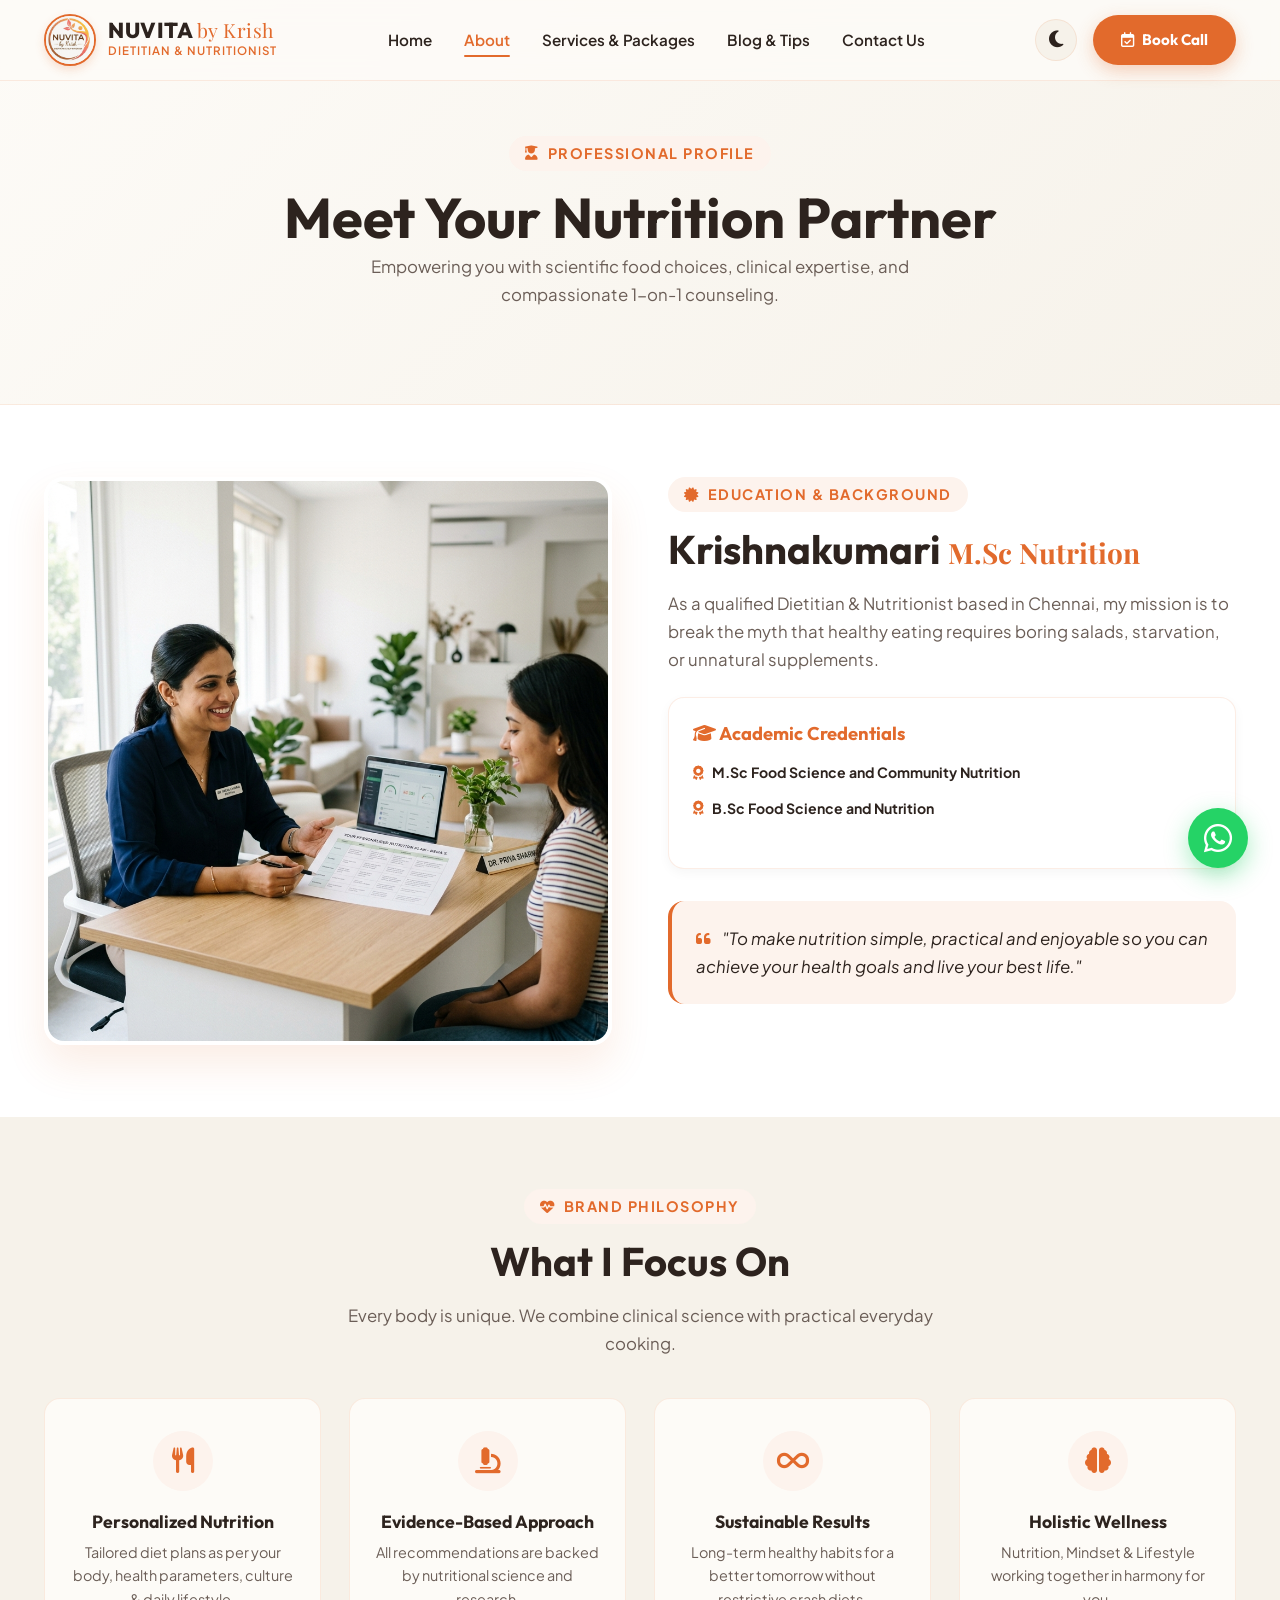
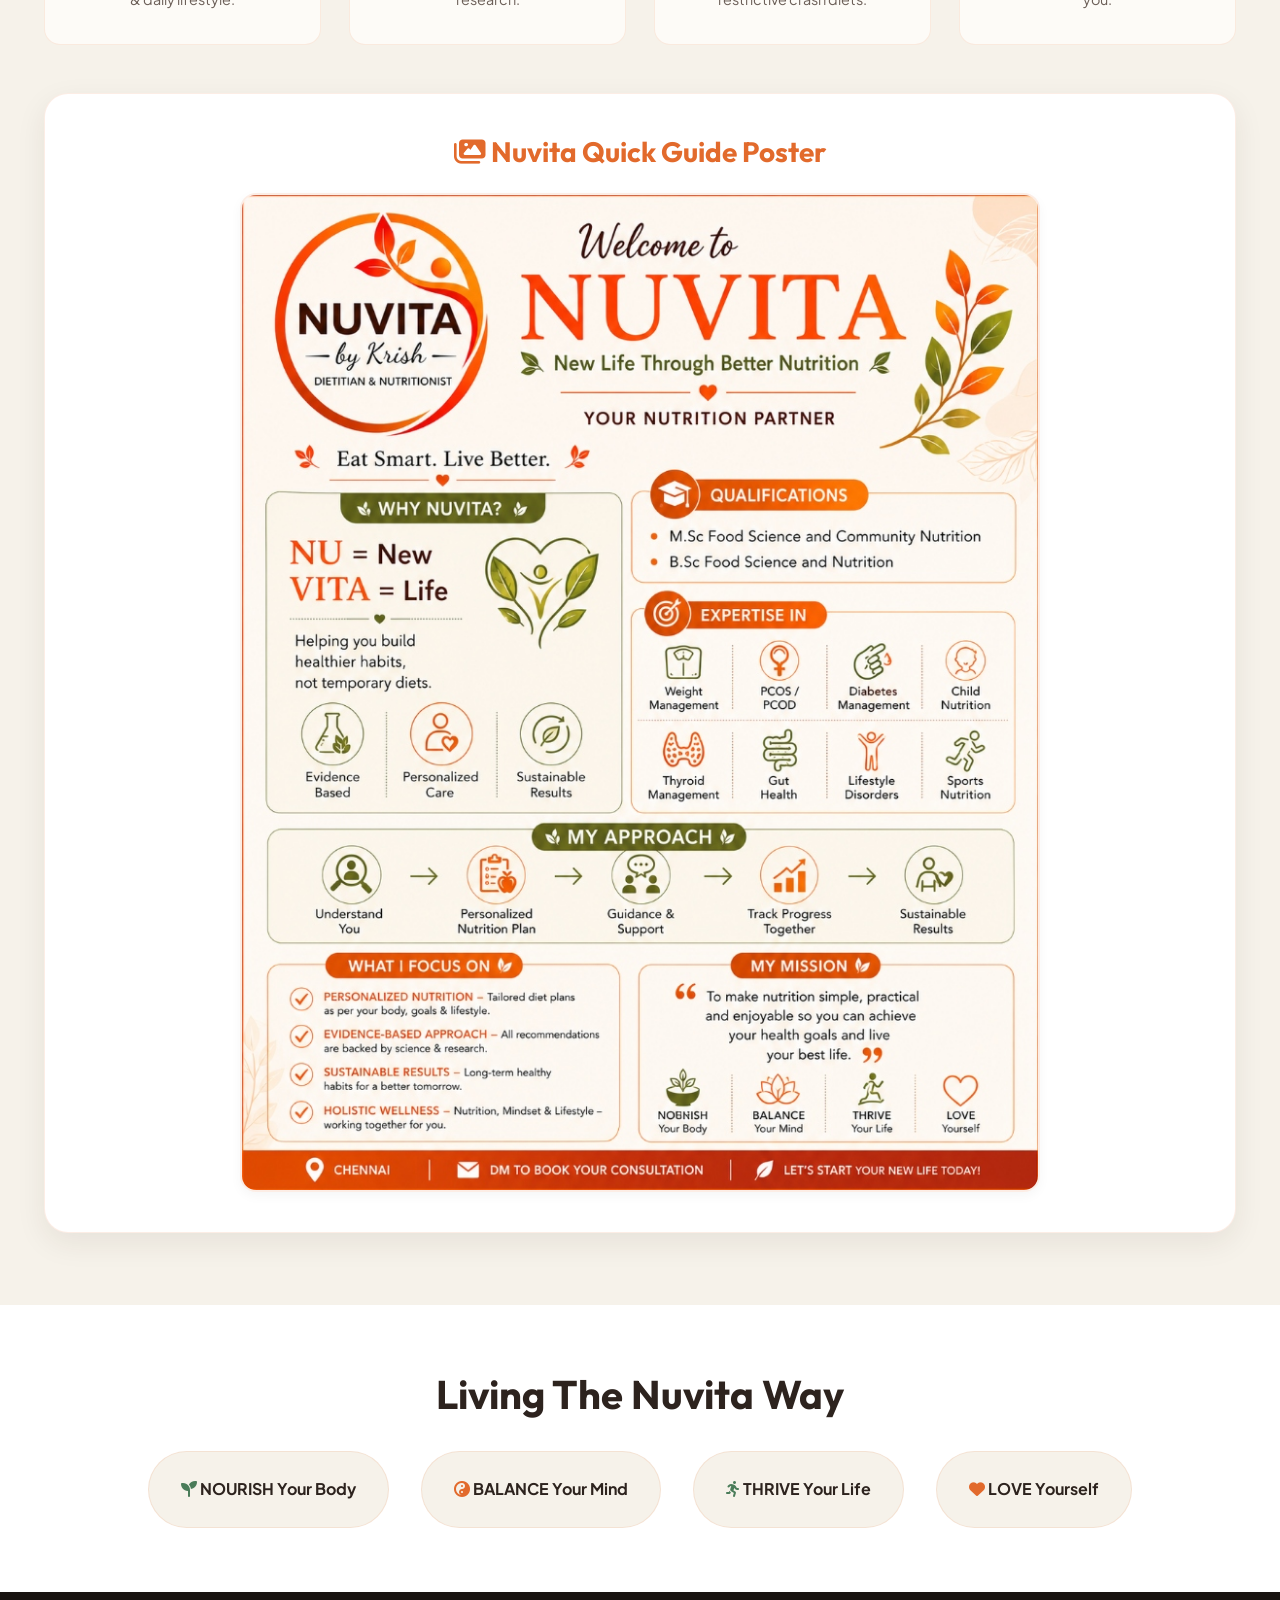
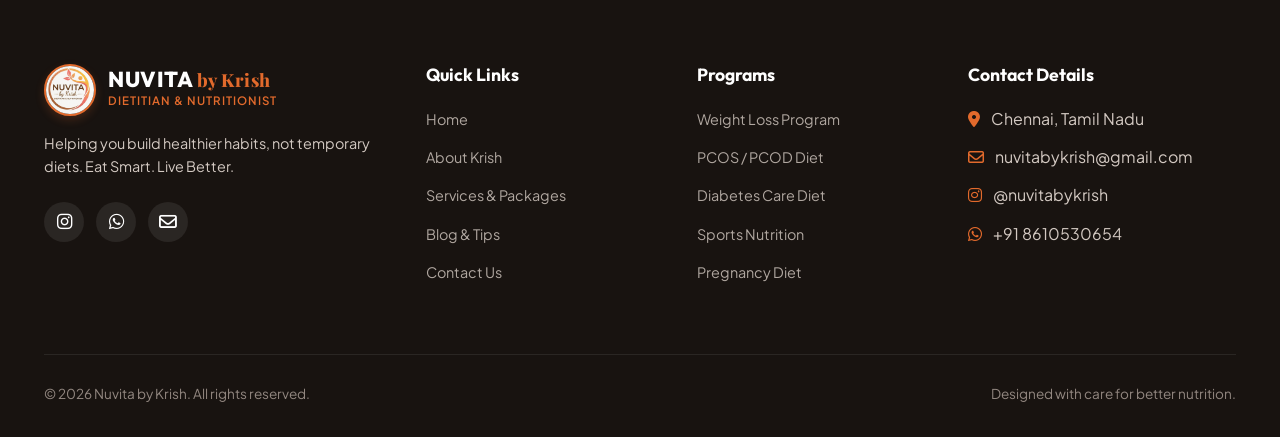
==== commit c6c70f88: "Changed whatsup number and client details" ====
--- a/about.html
+++ b/about.html
@@ -17,6 +17,18 @@
 
   <!-- Font Awesome Icons -->
   <link rel="stylesheet" href="https://cdnjs.cloudflare.com/ajax/libs/font-awesome/6.4.0/css/all.min.css">
+
+  <!-- Google Analytics 4 (GA4) Tag -->
+  <script async src="https://www.googletagmanager.com/gtag/js?id=G-9WJXYG3HTG"></script>
+  <script>
+    window.dataLayer = window.dataLayer || [];
+    function gtag() { dataLayer.push(arguments); }
+    gtag('js', new Date());
+
+    gtag('config', 'G-9WJXYG3HTG', {
+      'send_page_view': true
+    });
+  </script>
 
   <!-- Main Stylesheet -->
   <link rel="stylesheet" href="css/style.css">
@@ -188,7 +200,7 @@
   </section>
 
   <!-- Floating WhatsApp Action Button -->
-  <a href="https://wa.me/918000000000?text=Hi%20Nuvita%20by%20Krish!%20I%20read%20about%20your%20qualifications%20and%20want%20to%20consult."
+  <a href="https://wa.me/918610530654?text=Hi%20Nuvita%20by%20Krish!%20I%20read%20about%20your%20qualifications%20and%20want%20to%20consult."
     target="_blank" class="whatsapp-float" aria-label="Chat on WhatsApp">
     <i class="fa-brands fa-whatsapp"></i>
     <span class="tooltip-text">Chat with Dietitian Krish</span>
@@ -211,7 +223,7 @@
           <div class="social-links">
             <a href="https://instagram.com/nuvitabykrish" target="_blank" class="social-link"><i
                 class="fa-brands fa-instagram"></i></a>
-            <a href="https://wa.me/918000000000" target="_blank" class="social-link"><i
+            <a href="https://wa.me/918610530654" target="_blank" class="social-link"><i
                 class="fa-brands fa-whatsapp"></i></a>
             <a href="mailto:nuvitabykrish@gmail.com" class="social-link"><i class="fa-regular fa-envelope"></i></a>
           </div>
@@ -249,7 +261,7 @@
             <li><i class="fa-brands fa-instagram" style="color: var(--primary); margin-right: 0.5rem;"></i>
               @nuvitabykrish</li>
             <li><i class="fa-brands fa-whatsapp" style="color: var(--primary); margin-right: 0.5rem;"></i> +91
-              8*********</li>
+              8610530654</li>
           </ul>
         </div>
       </div>
